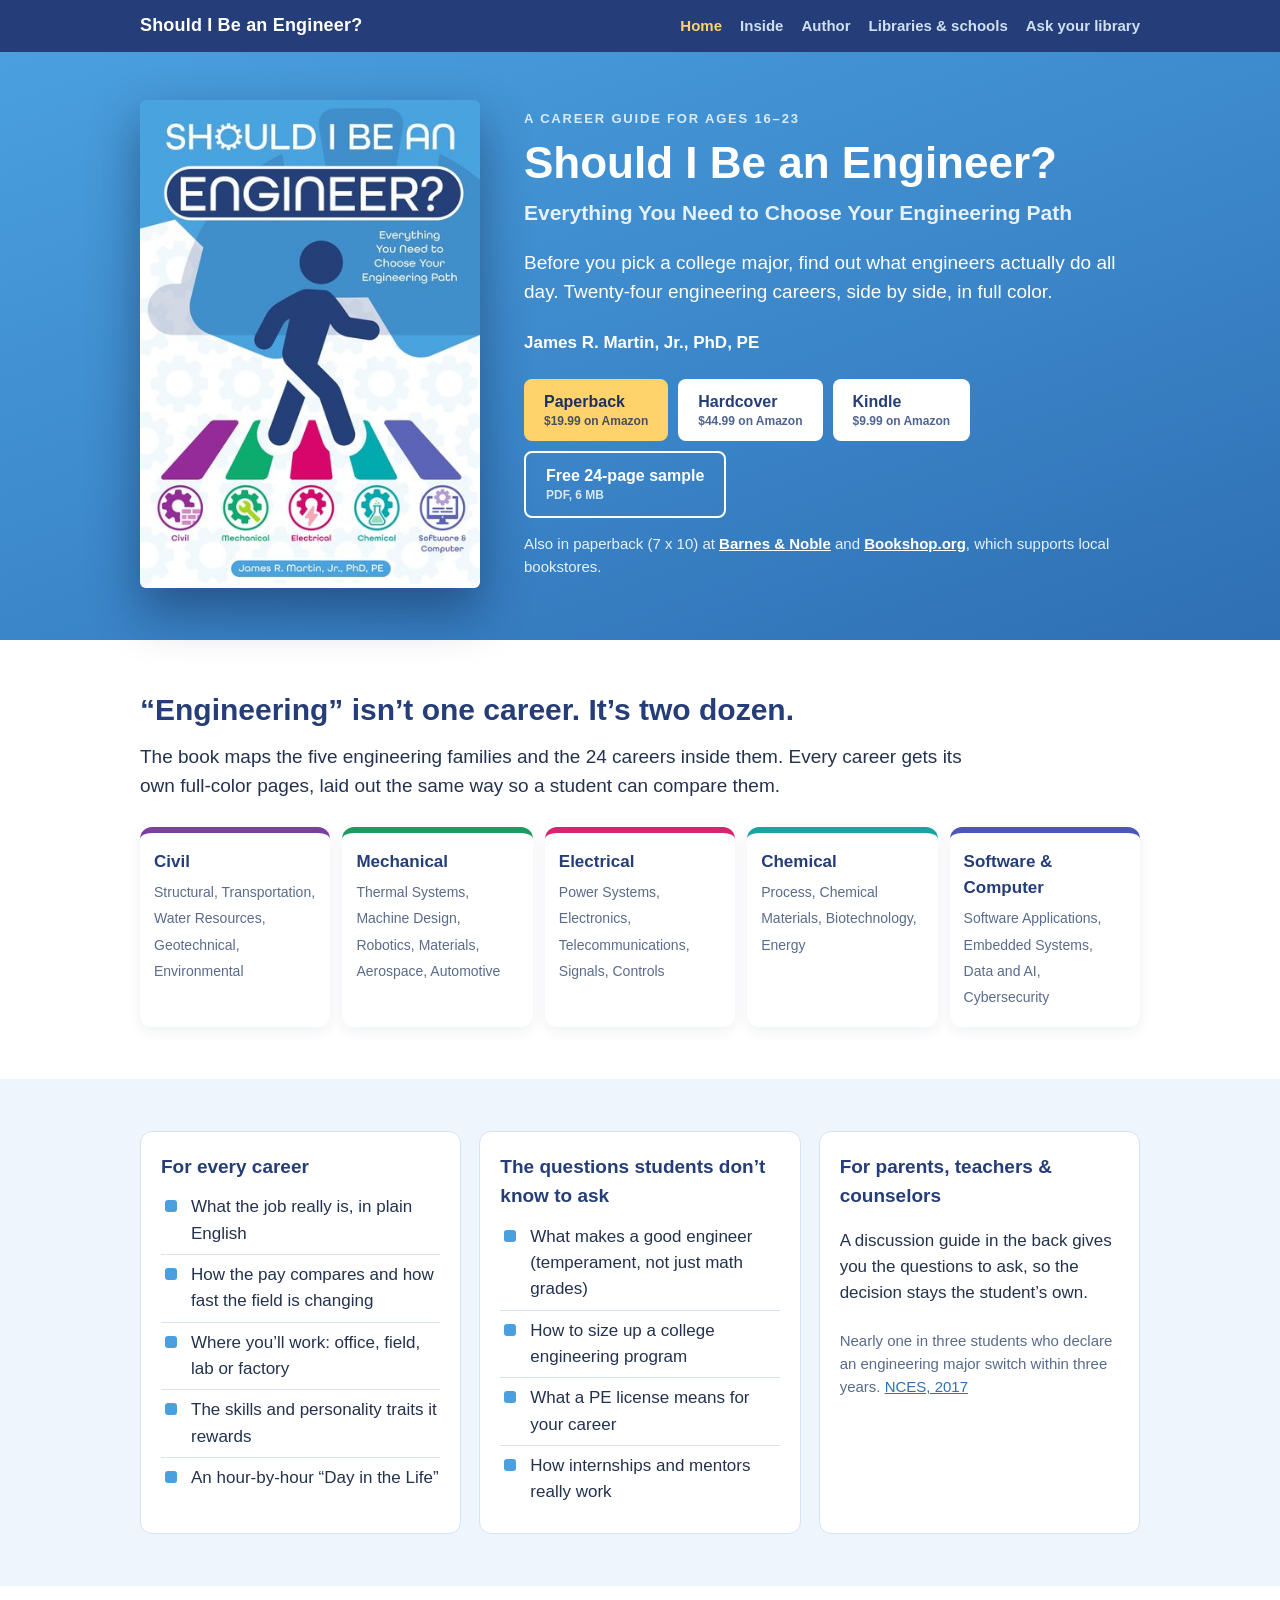
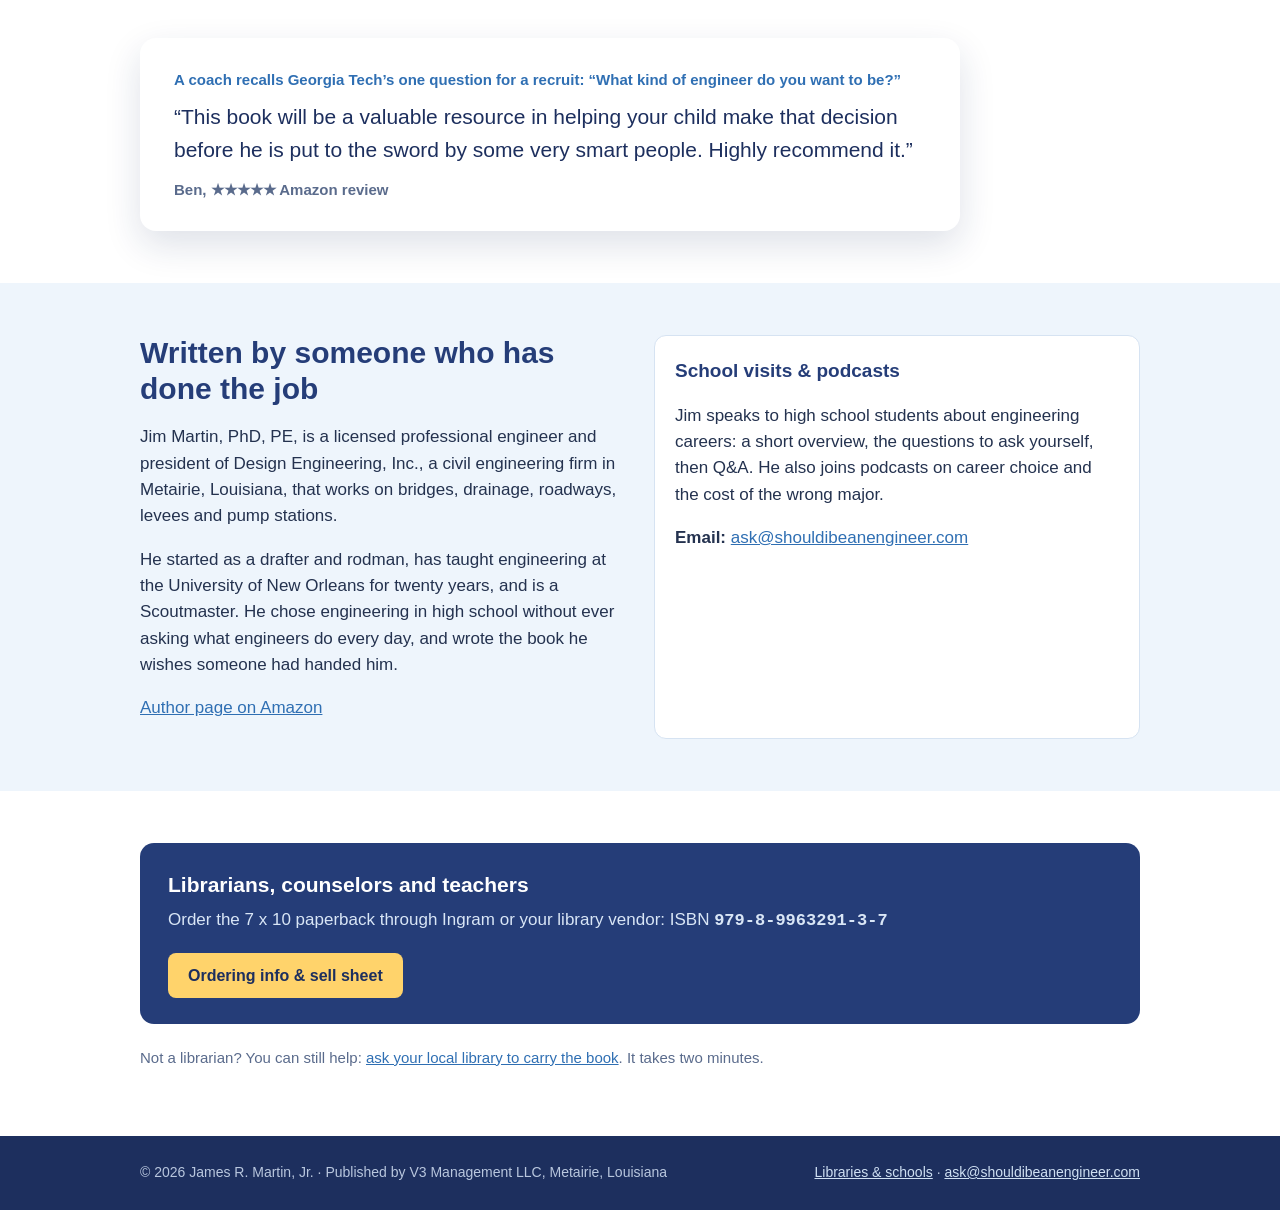
==== flyer/index.html @ 42552d10 "Add /podcast and /flyer tagged entry pages Each forwards to /?utm_campaign=podcast|flyer so GoatCoun" ====
<!DOCTYPE html>
<html lang="en">
<head>
<meta charset="utf-8">
<meta name="viewport" content="width=device-width, initial-scale=1">
<title>Should I Be an Engineer?</title>
<meta name="robots" content="noindex">
<link rel="canonical" href="https://shouldibeanengineer.com/">
<meta http-equiv="refresh" content="0; url=../?utm_campaign=flyer">
<script>location.replace('../?utm_campaign=flyer' + location.hash);</script>
<link rel="icon" href="../assets/favicon.svg">
</head>
<body style="font-family:Arial,Helvetica,sans-serif;text-align:center;padding:40px">
<p><a href="../?utm_campaign=flyer">Continue to Should I Be an Engineer?</a></p>
</body>
</html>
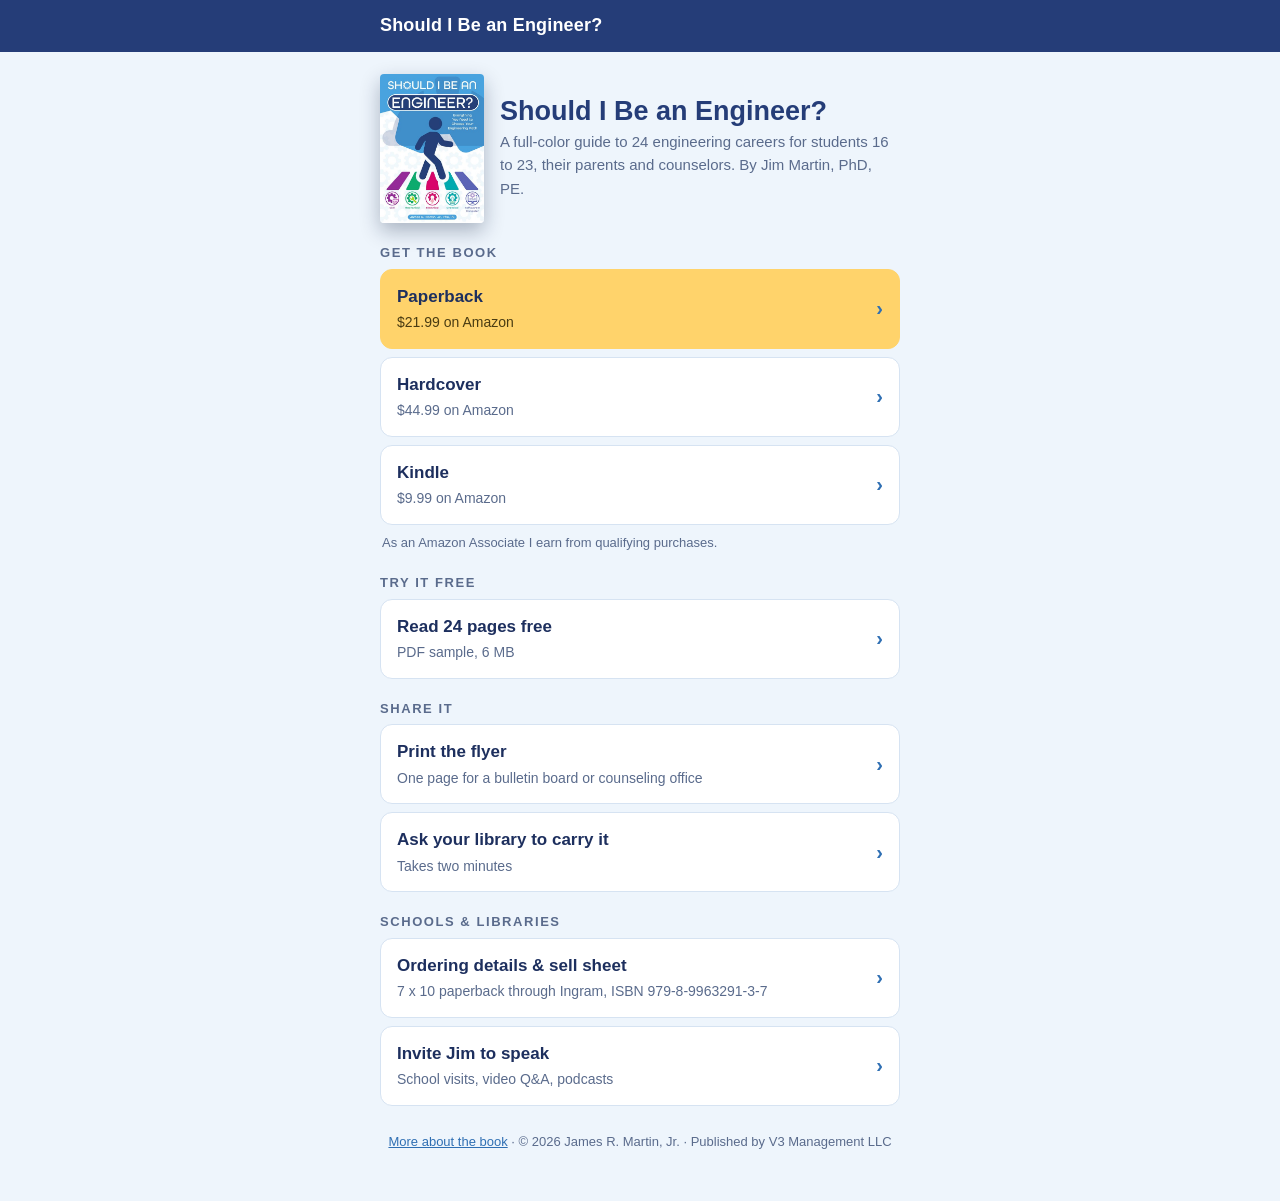
==== commit 93a2ceb8: "v1.8: Amazon Associates links (shouldibeanen-20) + disclosure, /go landing page, QR short links, fly" ====
--- a/flyer/index.html
+++ b/flyer/index.html
@@ -5,12 +5,12 @@
 <meta name="viewport" content="width=device-width, initial-scale=1">
 <title>Should I Be an Engineer?</title>
 <meta name="robots" content="noindex">
-<link rel="canonical" href="https://shouldibeanengineer.com/">
-<meta http-equiv="refresh" content="0; url=../?utm_campaign=flyer">
-<script>location.replace('../?utm_campaign=flyer' + location.hash);</script>
+<link rel="canonical" href="https://shouldibeanengineer.com/go/">
+<meta http-equiv="refresh" content="0; url=../go/?utm_campaign=flyer">
+<script>location.replace('../go/?utm_campaign=flyer' + location.hash);</script>
 <link rel="icon" href="../assets/favicon.svg">
 </head>
 <body style="font-family:Arial,Helvetica,sans-serif;text-align:center;padding:40px">
-<p><a href="../?utm_campaign=flyer">Continue to Should I Be an Engineer?</a></p>
+<p><a href="../go/?utm_campaign=flyer">Continue to Should I Be an Engineer?</a></p>
 </body>
 </html>
